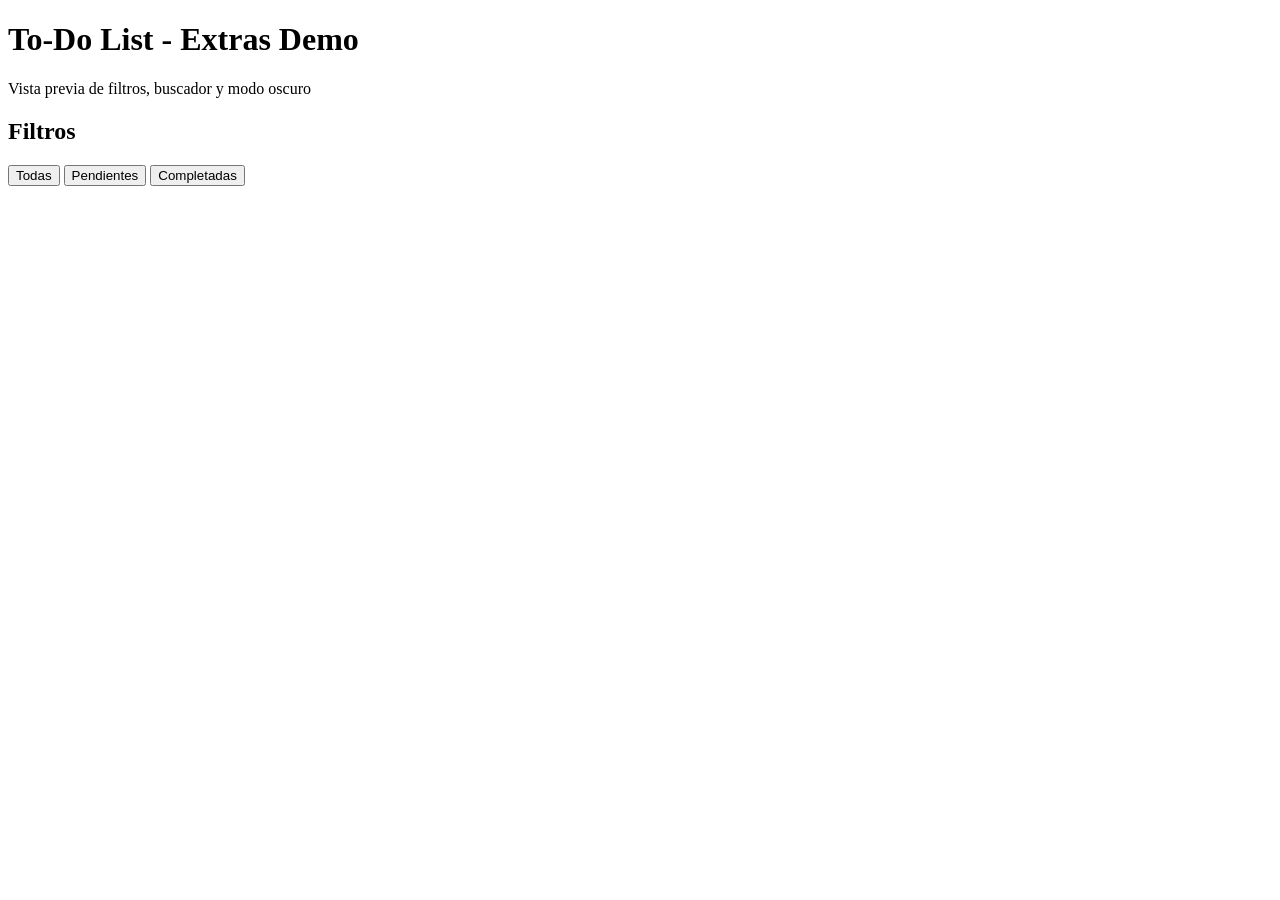
==== extras-demo.html @ b90d0751 "feat: add filter buttons structure in demo HTML" ====
<!DOCTYPE html>
<html lang="es">
<head>
  <meta charset="UTF-8">
  <meta name="viewport" content="width=device-width, initial-scale=1.0">
  <title>Demo - Extras (Filtros, Búsqueda y Dark Mode)</title>
  <link rel="stylesheet" href="extras.css">
</head>
<body>
  <div class="container">
    <header>
      <h1>To-Do List - Extras Demo</h1>
      <p class="subtitle">Vista previa de filtros, buscador y modo oscuro</p>
    </header>

    <!-- Sección de filtros -->
    <section class="filters-section">
      <h2>Filtros</h2>
      <div class="filters">
        <button class="filter-btn active" data-filter="all">Todas</button>
        <button class="filter-btn" data-filter="pending">Pendientes</button>
        <button class="filter-btn" data-filter="completed">Completadas</button>
      </div>
    </section>

    <!-- Aquí más adelante se conectará con el resto del proyecto -->
  </div>

  <script type="module" src="services/filters.js"></script>
</body>
</html>
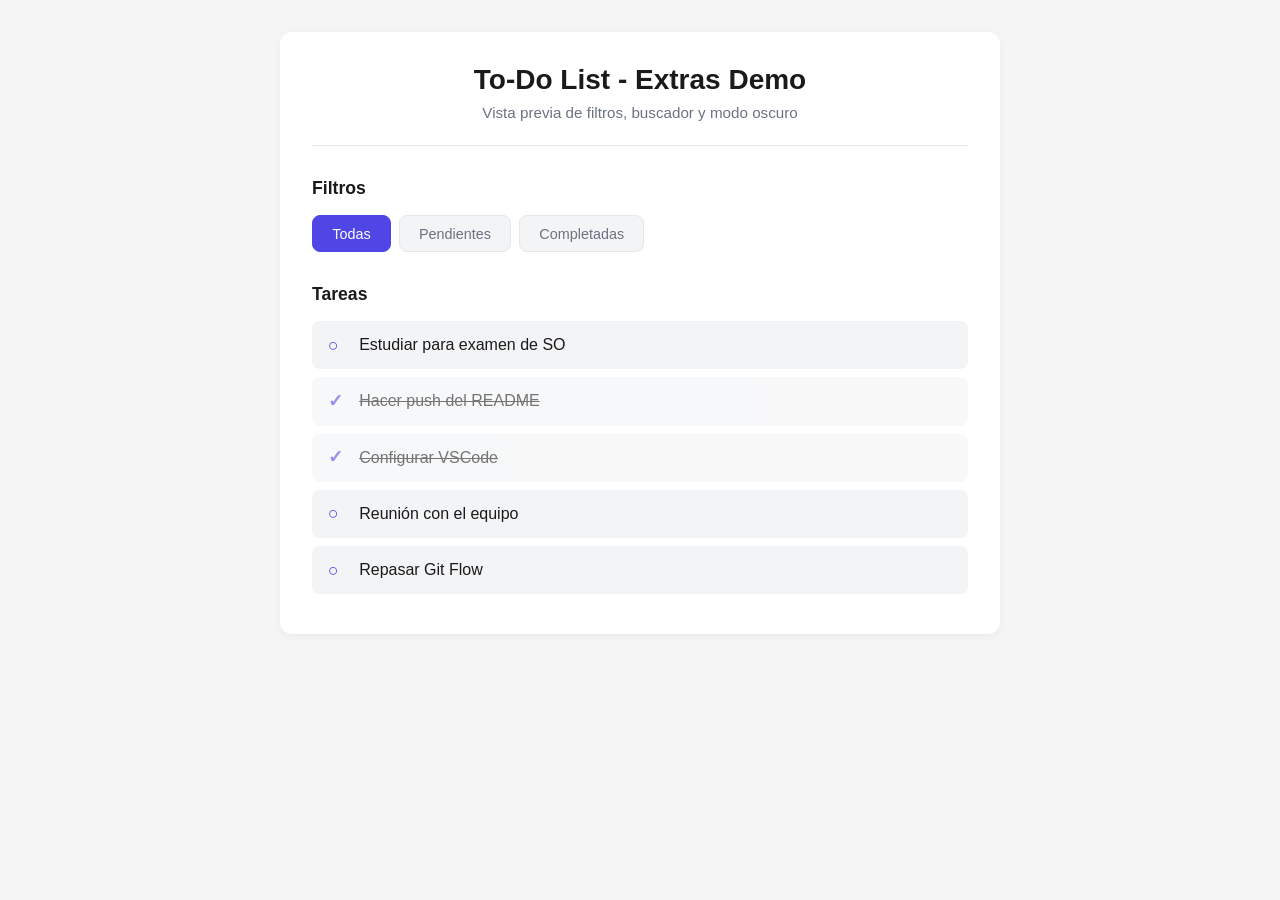
==== commit afdb388d: "feat: implement task filtering by status with mock data" ====
--- a/extras-demo.html
+++ b/extras-demo.html
@@ -23,9 +23,55 @@
       </div>
     </section>
 
-    <!-- Aquí más adelante se conectará con el resto del proyecto -->
+    <!-- Lista de tareas (mock data para probar) -->
+    <section class="tasks-section">
+      <h2>Tareas</h2>
+      <ul id="task-list" class="task-list"></ul>
+    </section>
   </div>
 
-  <script type="module" src="services/filters.js"></script>
+  <script type="module">
+    import { filterTasks, initFilters } from './services/filters.js';
+
+    // Datos de prueba (mock) - simulan tareas reales
+    const mockTasks = [
+      { id: 1, text: 'Estudiar para examen de SO', completed: false },
+      { id: 2, text: 'Hacer push del README', completed: true },
+      { id: 3, text: 'Configurar VSCode', completed: true },
+      { id: 4, text: 'Reunión con el equipo', completed: false },
+      { id: 5, text: 'Repasar Git Flow', completed: false }
+    ];
+
+    const taskList = document.getElementById('task-list');
+
+    /**
+     * Renderiza las tareas en el DOM
+     */
+    function renderTasks(tasks) {
+      taskList.innerHTML = '';
+      if (tasks.length === 0) {
+        taskList.innerHTML = '<li class="empty">No hay tareas que mostrar</li>';
+        return;
+      }
+      tasks.forEach(task => {
+        const li = document.createElement('li');
+        li.className = `task ${task.completed ? 'completed' : ''}`;
+        li.innerHTML = `
+          <span class="task-status">${task.completed ? '✓' : '○'}</span>
+          <span class="task-text">${task.text}</span>
+        `;
+        taskList.appendChild(li);
+      });
+    }
+
+    // Render inicial
+    renderTasks(mockTasks);
+
+    // Inicializar filtros con callback
+    initFilters((filter) => {
+      const filtered = filterTasks(mockTasks, filter);
+      renderTasks(filtered);
+    });
+  </script>
 </body>
-</html>+</html>
--- a/extras.css
+++ b/extras.css
@@ -0,0 +1,161 @@
+/* ===========================
+   Variables CSS (preparadas para dark mode)
+   =========================== */
+:root {
+  --bg-color: #f5f5f5;
+  --text-color: #1a1a1a;
+  --container-bg: #ffffff;
+  --primary: #4f46e5;
+  --primary-hover: #4338ca;
+  --border: #e5e7eb;
+  --btn-inactive: #f3f4f6;
+  --btn-inactive-text: #6b7280;
+  --shadow: 0 2px 8px rgba(0, 0, 0, 0.05);
+}
+
+/* ===========================
+   Reset y base
+   =========================== */
+* {
+  margin: 0;
+  padding: 0;
+  box-sizing: border-box;
+}
+
+body {
+  font-family: -apple-system, BlinkMacSystemFont, "Segoe UI", sans-serif;
+  background-color: var(--bg-color);
+  color: var(--text-color);
+  min-height: 100vh;
+  padding: 2rem 1rem;
+  transition: background-color 0.3s ease, color 0.3s ease;
+}
+
+/* ===========================
+   Layout
+   =========================== */
+.container {
+  max-width: 720px;
+  margin: 0 auto;
+  background: var(--container-bg);
+  border-radius: 12px;
+  padding: 2rem;
+  box-shadow: var(--shadow);
+}
+
+header {
+  text-align: center;
+  margin-bottom: 2rem;
+  padding-bottom: 1.5rem;
+  border-bottom: 1px solid var(--border);
+}
+
+header h1 {
+  font-size: 1.75rem;
+  margin-bottom: 0.5rem;
+}
+
+.subtitle {
+  color: var(--btn-inactive-text);
+  font-size: 0.95rem;
+}
+
+/* ===========================
+   Sección de filtros
+   =========================== */
+.filters-section {
+  margin-bottom: 2rem;
+}
+
+.filters-section h2 {
+  font-size: 1.1rem;
+  margin-bottom: 1rem;
+  color: var(--text-color);
+}
+
+.filters {
+  display: flex;
+  gap: 0.5rem;
+  flex-wrap: wrap;
+}
+
+.filter-btn {
+  padding: 0.6rem 1.2rem;
+  border: 1px solid var(--border);
+  background: var(--btn-inactive);
+  color: var(--btn-inactive-text);
+  border-radius: 8px;
+  font-size: 0.9rem;
+  font-weight: 500;
+  cursor: pointer;
+  transition: all 0.2s ease;
+}
+
+.filter-btn:hover {
+  background: var(--border);
+  color: var(--text-color);
+}
+
+.filter-btn.active {
+  background: var(--primary);
+  color: #ffffff;
+  border-color: var(--primary);
+}
+
+.filter-btn.active:hover {
+  background: var(--primary-hover);
+  border-color: var(--primary-hover);
+}
+
+/* ===========================
+   Sección de tareas
+   =========================== */
+.tasks-section h2 {
+  font-size: 1.1rem;
+  margin-bottom: 1rem;
+}
+
+.task-list {
+  list-style: none;
+}
+
+.task {
+  display: flex;
+  align-items: center;
+  gap: 0.75rem;
+  padding: 0.85rem 1rem;
+  background: var(--btn-inactive);
+  border-radius: 8px;
+  margin-bottom: 0.5rem;
+  transition: all 0.2s ease;
+}
+
+.task:hover {
+  background: var(--border);
+}
+
+.task.completed {
+  opacity: 0.6;
+}
+
+.task.completed .task-text {
+  text-decoration: line-through;
+}
+
+.task-status {
+  font-size: 1.1rem;
+  font-weight: bold;
+  color: var(--primary);
+  min-width: 1.2rem;
+}
+
+.task-text {
+  flex: 1;
+}
+
+.empty {
+  text-align: center;
+  padding: 2rem;
+  color: var(--btn-inactive-text);
+  font-style: italic;
+}
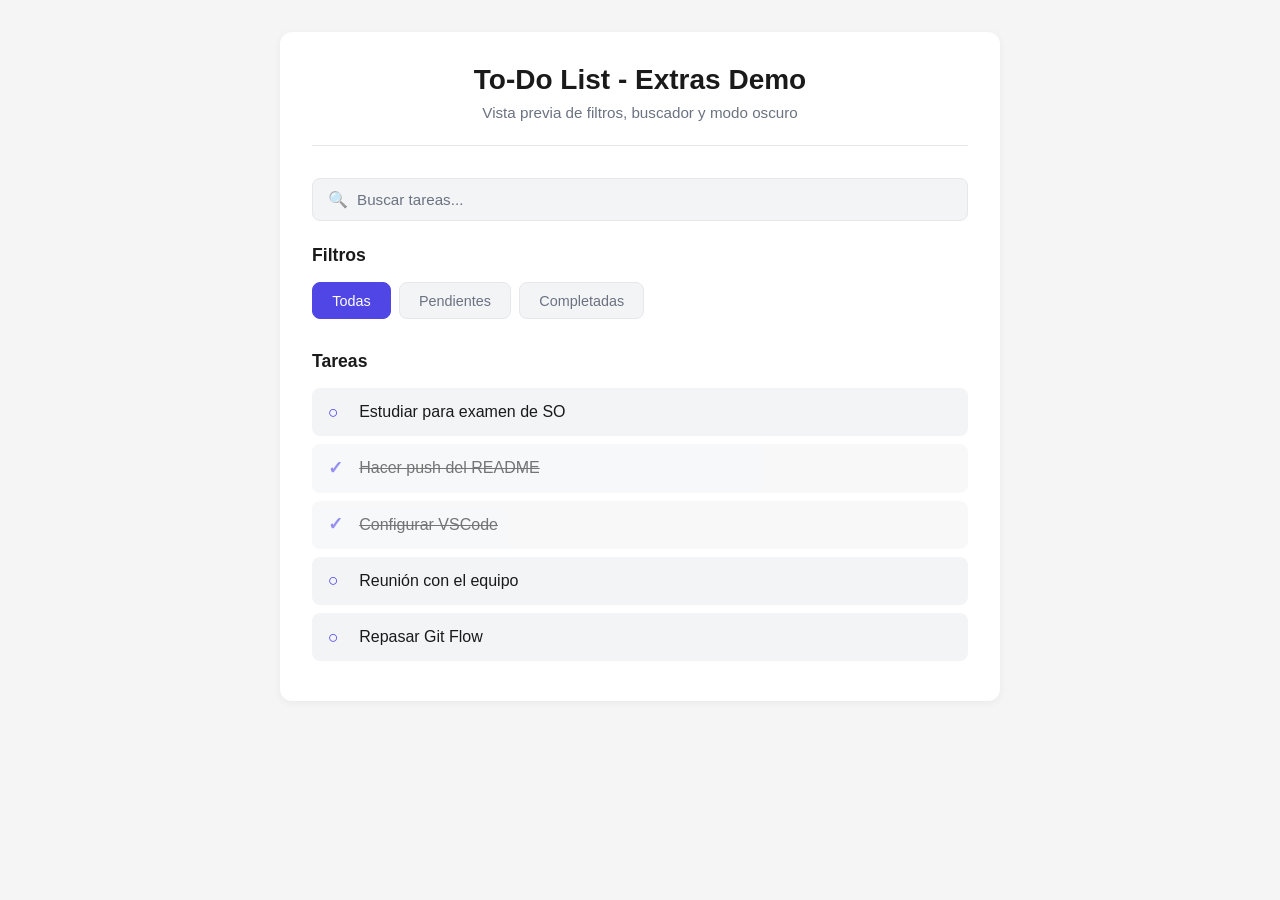
==== commit f66873b2: "feat: add search input with styles and clear button" ====
--- a/extras-demo.html
+++ b/extras-demo.html
@@ -13,6 +13,21 @@
       <p class="subtitle">Vista previa de filtros, buscador y modo oscuro</p>
     </header>
 
+    <!-- Sección de búsqueda -->
+    <section class="search-section">
+    <div class="search-wrapper">
+        <span class="search-icon">🔍</span>
+        <input
+        type="text"
+        id="search-input"
+        class="search-input"
+        placeholder="Buscar tareas..."
+        autocomplete="off"
+        />
+        <button id="search-clear" class="search-clear" aria-label="Limpiar búsqueda" hidden>✕</button>
+    </div>
+    </section>
+    
     <!-- Sección de filtros -->
     <section class="filters-section">
       <h2>Filtros</h2>
--- a/extras.css
+++ b/extras.css
@@ -158,4 +158,65 @@
   padding: 2rem;
   color: var(--btn-inactive-text);
   font-style: italic;
+}
+/* ===========================
+   Sección de búsqueda
+   =========================== */
+.search-section {
+  margin-bottom: 1.5rem;
+}
+
+.search-wrapper {
+  position: relative;
+  display: flex;
+  align-items: center;
+}
+
+.search-icon {
+  position: absolute;
+  left: 1rem;
+  font-size: 1rem;
+  pointer-events: none;
+  opacity: 0.6;
+}
+
+.search-input {
+  width: 100%;
+  padding: 0.75rem 2.75rem 0.75rem 2.75rem;
+  border: 1px solid var(--border);
+  background: var(--btn-inactive);
+  color: var(--text-color);
+  border-radius: 8px;
+  font-size: 0.95rem;
+  font-family: inherit;
+  transition: all 0.2s ease;
+  outline: none;
+}
+
+.search-input:focus {
+  border-color: var(--primary);
+  background: var(--container-bg);
+  box-shadow: 0 0 0 3px rgba(79, 70, 229, 0.1);
+}
+
+.search-input::placeholder {
+  color: var(--btn-inactive-text);
+}
+
+.search-clear {
+  position: absolute;
+  right: 0.75rem;
+  background: transparent;
+  border: none;
+  color: var(--btn-inactive-text);
+  font-size: 1rem;
+  cursor: pointer;
+  padding: 0.4rem;
+  border-radius: 50%;
+  transition: all 0.2s ease;
+}
+
+.search-clear:hover {
+  background: var(--border);
+  color: var(--text-color);
 }
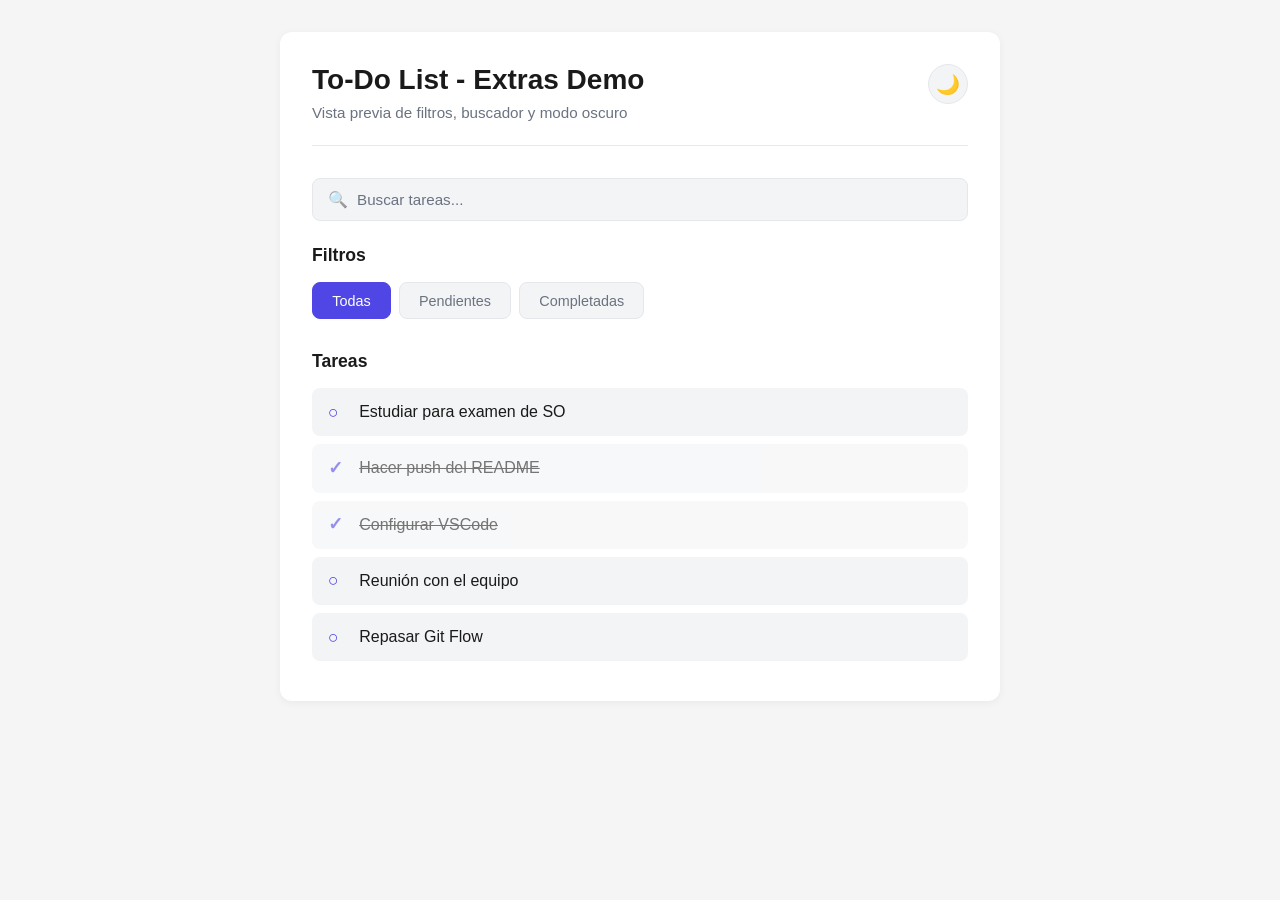
==== commit 001a46fe: "feat: add dark mode toggle with localStorage persistence" ====
--- a/extras-demo.html
+++ b/extras-demo.html
@@ -9,8 +9,13 @@
 <body>
   <div class="container">
     <header>
-      <h1>To-Do List - Extras Demo</h1>
-      <p class="subtitle">Vista previa de filtros, buscador y modo oscuro</p>
+        <div class="header-top">
+            <div>
+            <h1>To-Do List - Extras Demo</h1>
+            <p class="subtitle">Vista previa de filtros, buscador y modo oscuro</p>
+            </div>
+            <button id="theme-toggle" class="theme-toggle" aria-label="Cambiar a modo oscuro">🌙</button>
+        </div>
     </header>
 
     <!-- Sección de búsqueda -->
@@ -27,7 +32,7 @@
         <button id="search-clear" class="search-clear" aria-label="Limpiar búsqueda" hidden>✕</button>
     </div>
     </section>
-    
+
     <!-- Sección de filtros -->
     <section class="filters-section">
       <h2>Filtros</h2>
@@ -46,15 +51,16 @@
   </div>
 
   <script type="module">
-    import { filterTasks, initFilters } from './services/filters.js';
-
+    import { filterTasks, initFilters, getCurrentFilter } from './services/filters.js';
+    import { searchTasks, initSearch, getCurrentQuery } from './services/search.js';
+    import { initTheme } from './services/theme.js';
     // Datos de prueba (mock) - simulan tareas reales
     const mockTasks = [
-      { id: 1, text: 'Estudiar para examen de SO', completed: false },
-      { id: 2, text: 'Hacer push del README', completed: true },
-      { id: 3, text: 'Configurar VSCode', completed: true },
-      { id: 4, text: 'Reunión con el equipo', completed: false },
-      { id: 5, text: 'Repasar Git Flow', completed: false }
+        { id: 1, text: 'Estudiar para examen de SO', completed: false },
+        { id: 2, text: 'Hacer push del README', completed: true },
+        { id: 3, text: 'Configurar VSCode', completed: true },
+        { id: 4, text: 'Reunión con el equipo', completed: false },
+        { id: 5, text: 'Repasar Git Flow', completed: false }
     ];
 
     const taskList = document.getElementById('task-list');
@@ -63,30 +69,43 @@
      * Renderiza las tareas en el DOM
      */
     function renderTasks(tasks) {
-      taskList.innerHTML = '';
-      if (tasks.length === 0) {
+        taskList.innerHTML = '';
+        if (tasks.length === 0) {
         taskList.innerHTML = '<li class="empty">No hay tareas que mostrar</li>';
         return;
-      }
-      tasks.forEach(task => {
+        }
+        tasks.forEach(task => {
         const li = document.createElement('li');
         li.className = `task ${task.completed ? 'completed' : ''}`;
         li.innerHTML = `
-          <span class="task-status">${task.completed ? '✓' : '○'}</span>
-          <span class="task-text">${task.text}</span>
+            <span class="task-status">${task.completed ? '✓' : '○'}</span>
+            <span class="task-text">${task.text}</span>
         `;
         taskList.appendChild(li);
-      });
+        });
+    }
+
+    /**
+     * Aplica búsqueda y luego filtro, y re-renderiza
+     * (la combinación final se mejora en el commit 9)
+     */
+    function applyAndRender() {
+        const filtered = filterTasks(mockTasks, getCurrentFilter());
+        const searched = searchTasks(filtered, getCurrentQuery());
+        renderTasks(searched);
     }
 
     // Render inicial
     renderTasks(mockTasks);
 
-    // Inicializar filtros con callback
-    initFilters((filter) => {
-      const filtered = filterTasks(mockTasks, filter);
-      renderTasks(filtered);
-    });
-  </script>
+    // Inicializar filtros
+    initFilters(() => applyAndRender());
+
+    // Inicializar búsqueda
+    initSearch(() => applyAndRender());
+
+    // Inicializar tema (carga preferencia guardada y conecta botón)
+    initTheme();
+    </script>
 </body>
 </html>
--- a/extras.css
+++ b/extras.css
@@ -219,4 +219,52 @@
 .search-clear:hover {
   background: var(--border);
   color: var(--text-color);
+}
+/* ===========================
+   Header con botón de tema
+   =========================== */
+.header-top {
+  display: flex;
+  justify-content: space-between;
+  align-items: flex-start;
+  gap: 1rem;
+}
+
+.header-top > div {
+  text-align: left;
+}
+
+.theme-toggle {
+  background: var(--btn-inactive);
+  border: 1px solid var(--border);
+  border-radius: 50%;
+  width: 2.5rem;
+  height: 2.5rem;
+  font-size: 1.2rem;
+  cursor: pointer;
+  display: flex;
+  align-items: center;
+  justify-content: center;
+  transition: all 0.2s ease;
+  flex-shrink: 0;
+}
+
+.theme-toggle:hover {
+  background: var(--border);
+  transform: scale(1.05);
+}
+
+/* ===========================
+   Dark Mode - Override de variables
+   =========================== */
+body.dark-mode {
+  --bg-color: #0f172a;
+  --text-color: #f1f5f9;
+  --container-bg: #1e293b;
+  --primary: #818cf8;
+  --primary-hover: #a5b4fc;
+  --border: #334155;
+  --btn-inactive: #1e293b;
+  --btn-inactive-text: #94a3b8;
+  --shadow: 0 2px 12px rgba(0, 0, 0, 0.4);
 }
